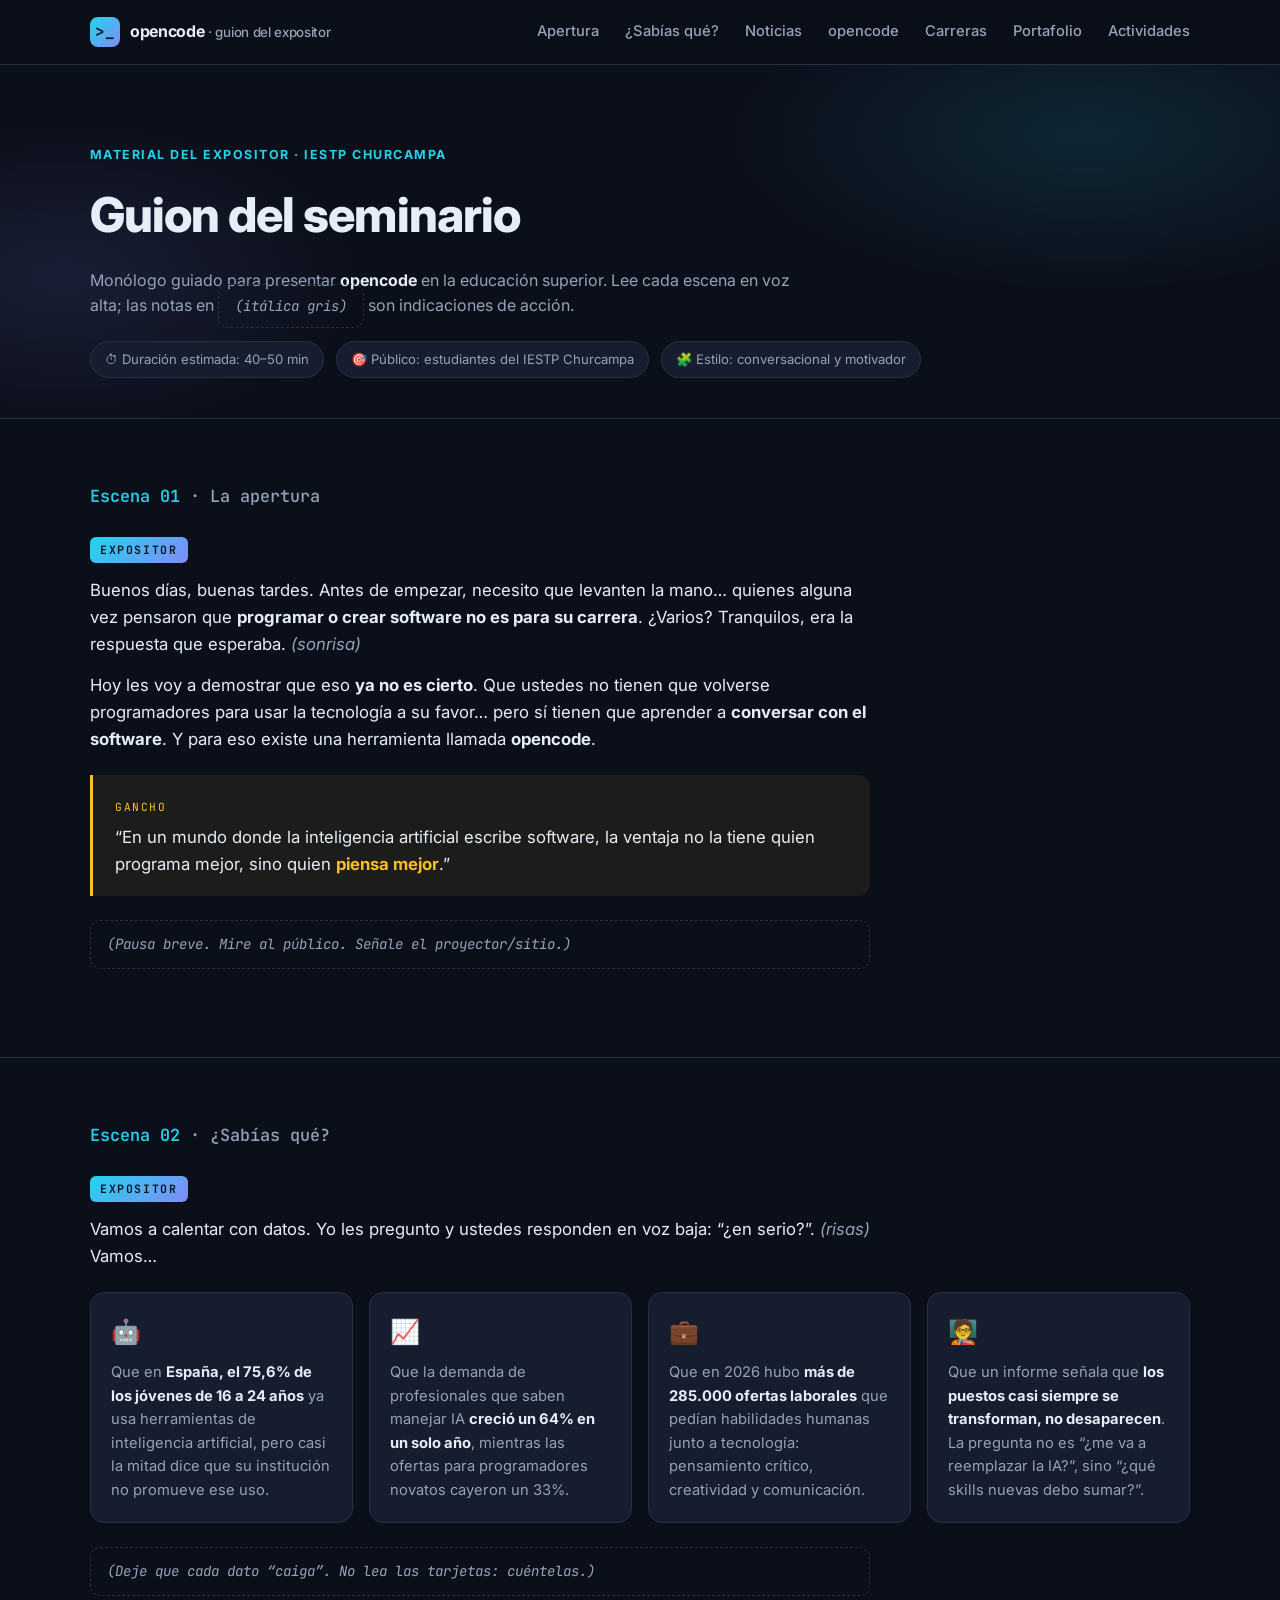
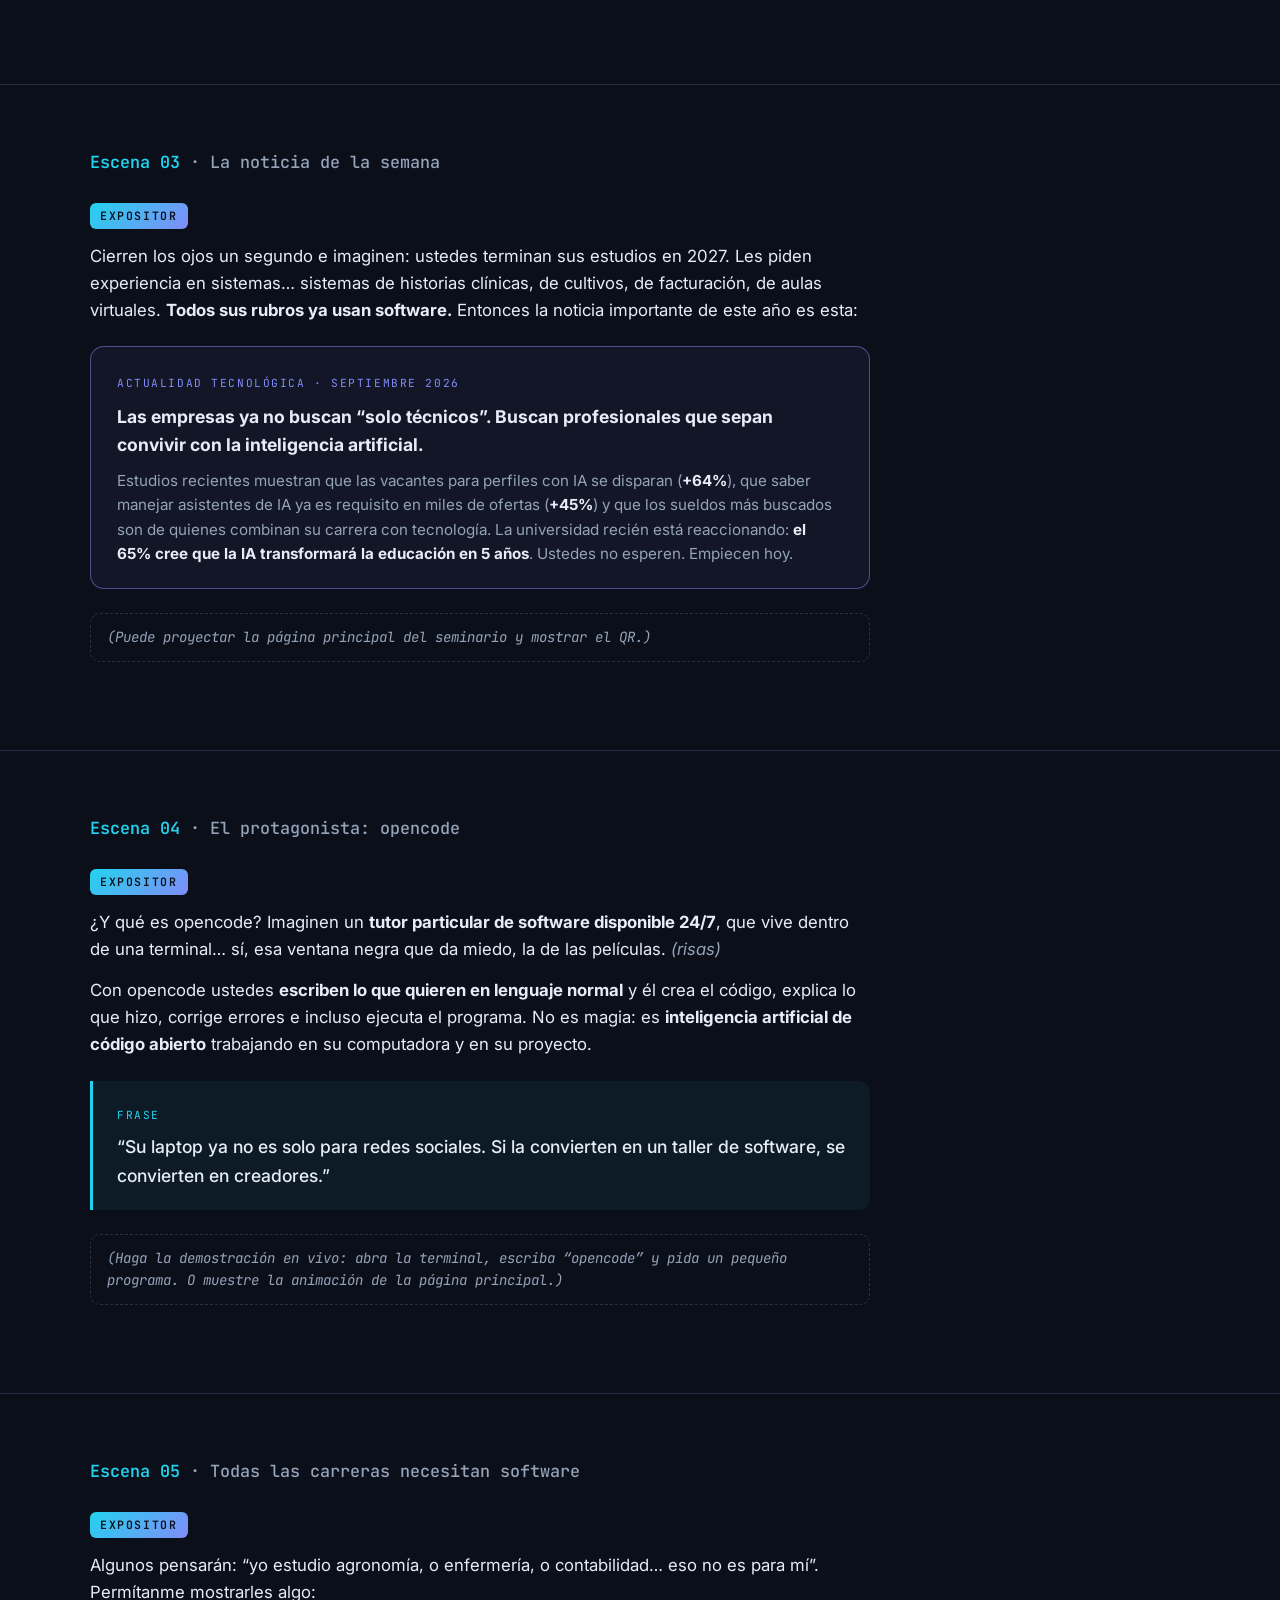
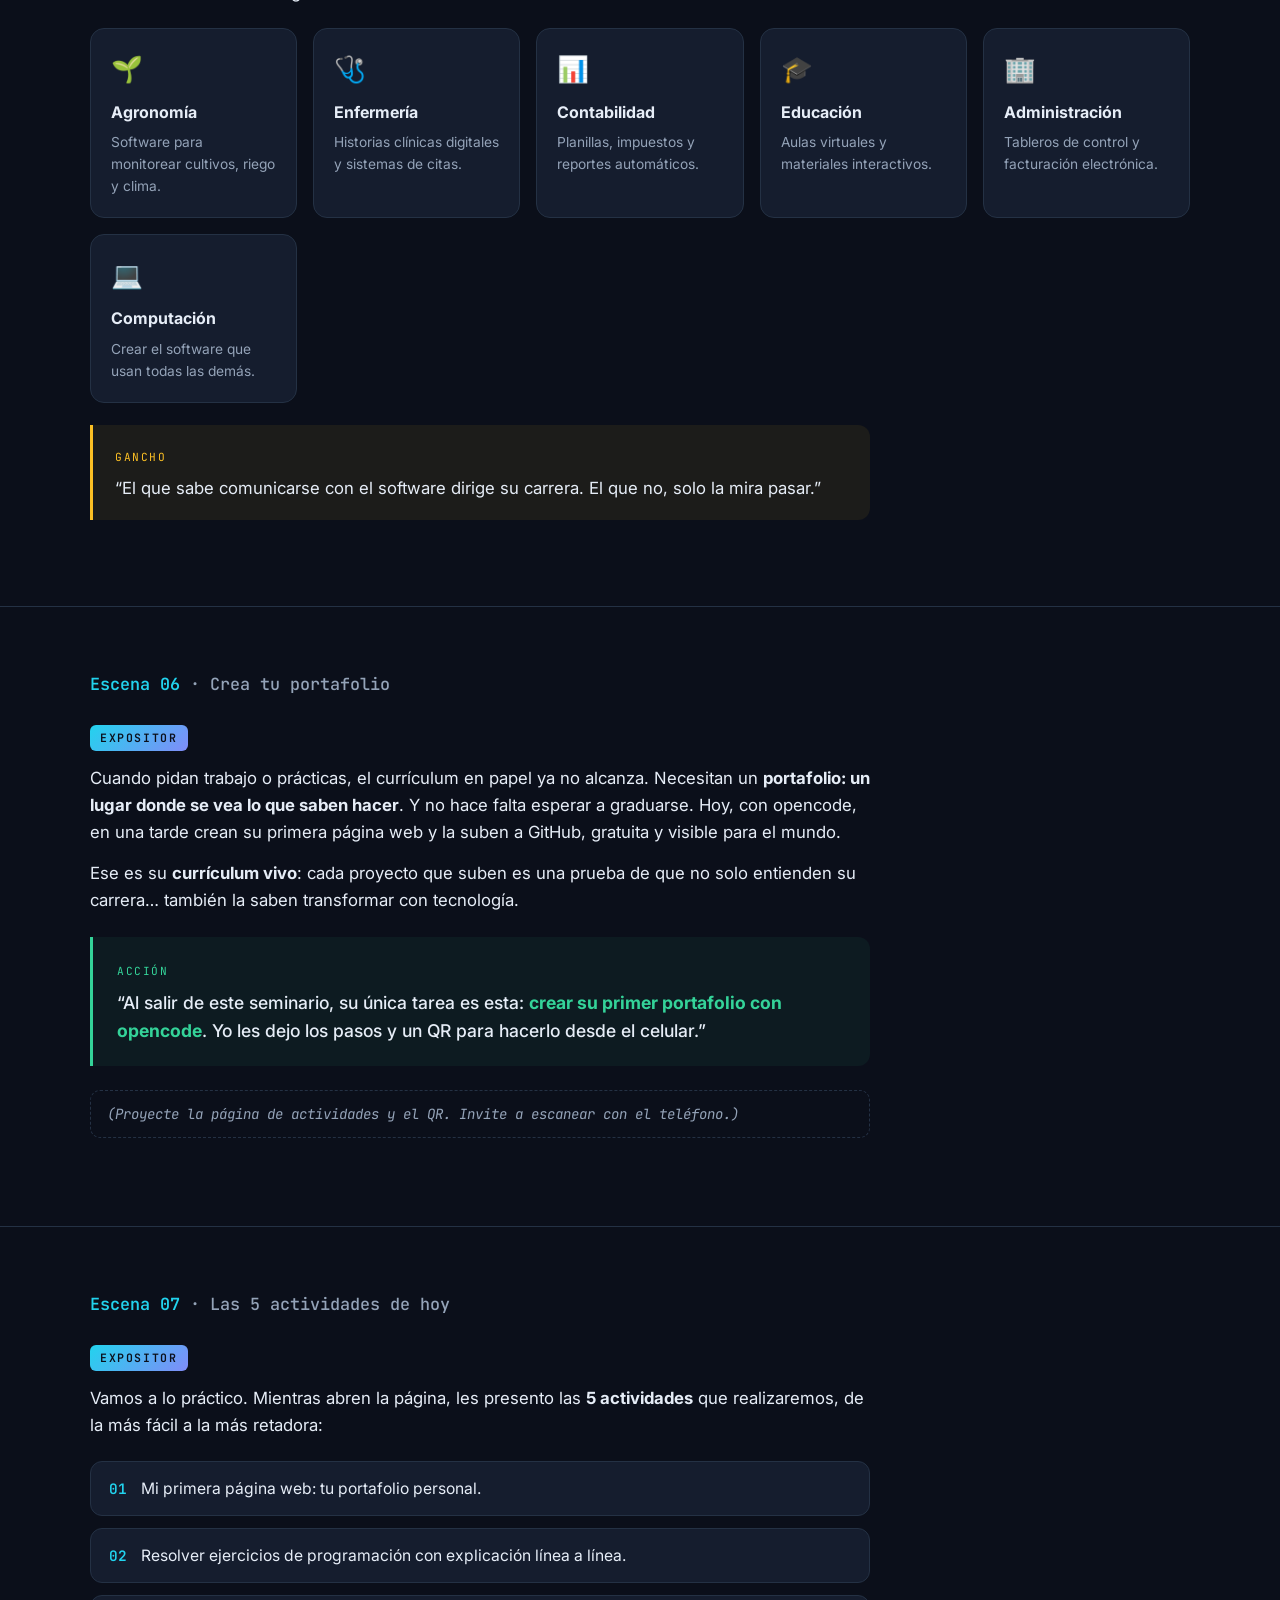
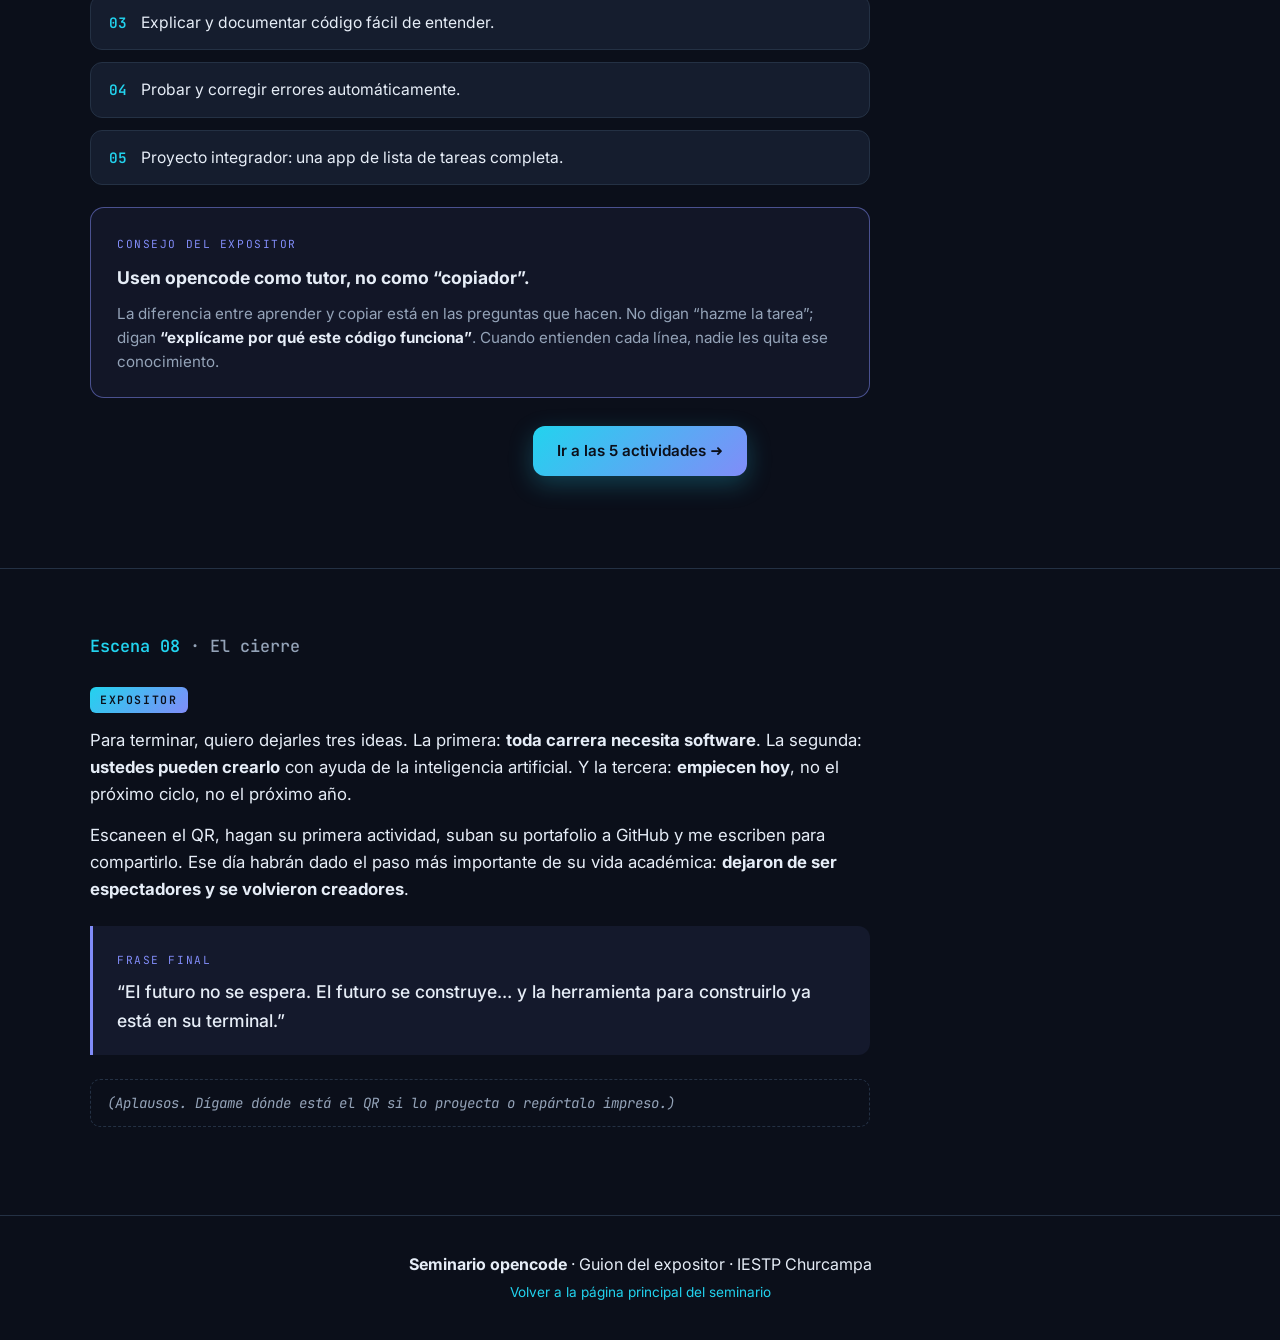
==== guion.html @ b71cb6c1 "Agregar guion del expositor: ganchos, sabias que, noticias tech 2026, frases y 5 actividades" ====
<!DOCTYPE html>
<html lang="es">
<head>
  <meta charset="UTF-8" />
  <meta name="viewport" content="width=device-width, initial-scale=1.0" />
  <title>Guion del expositor · opencode en la educación superior</title>
  <meta name="description" content="Guion del expositor para el seminario: opencode en la educación superior para estudiantes del IESTP Churcampa. Ganchos, sabías qué, noticias, frases y 5 actividades." />
  <link rel="preconnect" href="https://fonts.googleapis.com" />
  <link rel="preconnect" href="https://fonts.gstatic.com" crossorigin />
  <link href="https://fonts.googleapis.com/css2?family=Inter:wght@400;500;600;700;800&family=JetBrains+Mono:wght@400;600&display=swap" rel="stylesheet" />
  <link rel="stylesheet" href="assets/css/style.css" />
</head>
<body>
  <header class="navbar">
    <div class="container navbar__inner">
      <a href="index.html" class="navbar__brand">
        <span class="navbar__logo">&gt;_</span>
        <span>opencode <small>· guion del expositor</small></span>
      </a>
      <button class="navbar__toggle" id="menuToggle" aria-label="Abrir menú" aria-expanded="false">
        <span></span><span></span><span></span>
      </button>
      <nav class="navbar__links" id="menu">
        <a href="#apertura">Apertura</a>
        <a href="#sabias" class="quick">¿Sabías qué?</a>
        <a href="#noticias">Noticias</a>
        <a href="#opencode">opencode</a>
        <a href="#carreras">Carreras</a>
        <a href="#portafolio">Portafolio</a>
        <a href="index.html">Actividades</a>
      </nav>
    </div>
  </header>

  <main>
    <section class="guion-hero">
      <div class="container">
        <p class="section__label">Material del expositor · IESTP Churcampa</p>
        <h1 class="guion-hero__title">Guion del seminario</h1>
        <p class="guion-hero__sub">
          Monólogo guiado para presentar <strong>opencode</strong> en la educación superior.
          Lee cada escena en voz alta; las notas en <span class="stage">(itálica gris)</span> son indicaciones de acción.
        </p>
        <div class="guion-hero__meta">
          <span>⏱ Duración estimada: 40–50 min</span>
          <span>🎯 Público: estudiantes del IESTP Churcampa</span>
          <span>🧩 Estilo: conversacional y motivador</span>
        </div>
      </div>
    </section>

    <!-- 1 · Apertura -->
    <section class="scene" id="apertura">
      <div class="container">
        <h2 class="scene__num">Escena 01 <span>· La apertura</span></h2>
        <div class="speech">
          <span class="speech__who">EXPOSITOR</span>
          <p>
            Buenos días, buenas tardes. Antes de empezar, necesito que levanten la mano…
            quienes alguna vez pensaron que <strong>programar o crear software no es para su carrera</strong>.
            ¿Varios? Tranquilos, era la respuesta que esperaba. <em>(sonrisa)</em>
          </p>
          <p>
            Hoy les voy a demostrar que eso <strong>ya no es cierto</strong>. Que ustedes no tienen que volverse
            programadores para usar la tecnología a su favor… pero sí tienen que aprender a
            <strong>conversar con el software</strong>. Y para eso existe una herramienta llamada
            <strong>opencode</strong>.
          </p>
        </div>
        <div class="hook">
          <span class="hook__tag">GANCHO</span>
          <p>“En un mundo donde la inteligencia artificial escribe software, la ventaja no la tiene quien programa mejor, sino quien <strong>piensa mejor</strong>.”</p>
        </div>
        <div class="stage">(Pausa breve. Mire al público. Señale el proyector/sitio.)</div>
      </div>
    </section>

    <!-- 2 · Sabías qué -->
    <section class="scene" id="sabias">
      <div class="container">
        <h2 class="scene__num">Escena 02 <span>· ¿Sabías qué?</span></h2>
        <div class="speech">
          <span class="speech__who">EXPOSITOR</span>
          <p>
            Vamos a calentar con datos. Yo les pregunto y ustedes responden en voz baja: “¿en serio?”.
            <em>(risas)</em> Vamos…
          </p>
        </div>
        <div class="fact-grid">
          <div class="fact">
            <span class="fact__icon">🤖</span>
            <p class="fact__text">Que en <strong>España, el 75,6% de los jóvenes de 16 a 24 años</strong> ya usa herramientas de inteligencia artificial, pero casi la mitad dice que su institución no promueve ese uso.</p>
          </div>
          <div class="fact">
            <span class="fact__icon">📈</span>
            <p class="fact__text">Que la demanda de profesionales que saben manejar IA <strong>creció un 64% en un solo año</strong>, mientras las ofertas para programadores novatos cayeron un 33%.</p>
          </div>
          <div class="fact">
            <span class="fact__icon">💼</span>
            <p class="fact__text">Que en 2026 hubo <strong>más de 285.000 ofertas laborales</strong> que pedían habilidades humanas junto a tecnología: pensamiento crítico, creatividad y comunicación.</p>
          </div>
          <div class="fact">
            <span class="fact__icon">🧑‍🏫</span>
            <p class="fact__text">Que un informe señala que <strong>los puestos casi siempre se transforman, no desaparecen</strong>. La pregunta no es “¿me va a reemplazar la IA?”, sino “¿qué skills nuevas debo sumar?”.</p>
          </div>
        </div>
        <div class="stage">(Deje que cada dato “caiga”. No lea las tarjetas: cuéntelas.)</div>
      </div>
    </section>

    <!-- 3 · Noticias -->
    <section class="scene" id="noticias">
      <div class="container">
        <h2 class="scene__num">Escena 03 <span>· La noticia de la semana</span></h2>
        <div class="speech">
          <span class="speech__who">EXPOSITOR</span>
          <p>
            Cierren los ojos un segundo e imaginen: ustedes terminan sus estudios en 2027.
            Les piden experiencia en sistemas… sistemas de historias clínicas, de cultivos,
            de facturación, de aulas virtuales. <strong>Todos sus rubros ya usan software.</strong>
            Entonces la noticia importante de este año es esta:
          </p>
        </div>
        <div class="news">
          <span class="news__source">ACTUALIDAD TECNOLÓGICA · SEPTIEMBRE 2026</span>
          <h3>Las empresas ya no buscan “solo técnicos”. Buscan profesionales que sepan convivir con la inteligencia artificial.</h3>
          <p>
            Estudios recientes muestran que las vacantes para perfiles con IA se disparan
            (<strong>+64%</strong>), que saber manejar asistentes de IA ya es requisito en miles de ofertas
            (<strong>+45%</strong>) y que los sueldos más buscados son de quienes combinan su carrera
            con tecnología. La universidad recién está reaccionando: <strong>el 65% cree que la IA
            transformará la educación en 5 años</strong>. Ustedes no esperen. Empiecen hoy.
          </p>
        </div>
        <div class="stage">(Puede proyectar la página principal del seminario y mostrar el QR.)</div>
      </div>
    </section>

    <!-- 4 · opencode -->
    <section class="scene" id="opencode">
      <div class="container">
        <h2 class="scene__num">Escena 04 <span>· El protagonista: opencode</span></h2>
        <div class="speech">
          <span class="speech__who">EXPOSITOR</span>
          <p>
            ¿Y qué es opencode? Imaginen un <strong>tutor particular de software disponible 24/7</strong>,
            que vive dentro de una terminal… sí, esa ventana negra que da miedo, la de las películas.
            <em>(risas)</em>
          </p>
          <p>
            Con opencode ustedes <strong>escriben lo que quieren en lenguaje normal</strong> y él crea el código,
            explica lo que hizo, corrige errores e incluso ejecuta el programa. No es magia: es
            <strong>inteligencia artificial de código abierto</strong> trabajando en su computadora y en su proyecto.
          </p>
        </div>
        <div class="quote">
          <span class="quote__tag">FRASE</span>
          <p>“Su laptop ya no es solo para redes sociales. Si la convierten en un taller de software, se convierten en creadores.”</p>
        </div>
        <div class="stage">(Haga la demostración en vivo: abra la terminal, escriba “opencode” y pida un pequeño programa. O muestre la animación de la página principal.)</div>
      </div>
    </section>

    <!-- 5 · Carreras -->
    <section class="scene" id="carreras">
      <div class="container">
        <h2 class="scene__num">Escena 05 <span>· Todas las carreras necesitan software</span></h2>
        <div class="speech">
          <span class="speech__who">EXPOSITOR</span>
          <p>
            Algunos pensarán: “yo estudio agronomía, o enfermería, o contabilidad…
            eso no es para mí”. Permítanme mostrarles algo:
          </p>
        </div>
        <div class="careers">
          <div class="career"><span class="career__icon">🌱</span><h3>Agronomía</h3><p>Software para monitorear cultivos, riego y clima.</p></div>
          <div class="career"><span class="career__icon">🩺</span><h3>Enfermería</h3><p>Historias clínicas digitales y sistemas de citas.</p></div>
          <div class="career"><span class="career__icon">📊</span><h3>Contabilidad</h3><p>Planillas, impuestos y reportes automáticos.</p></div>
          <div class="career"><span class="career__icon">🎓</span><h3>Educación</h3><p>Aulas virtuales y materiales interactivos.</p></div>
          <div class="career"><span class="career__icon">🏢</span><h3>Administración</h3><p>Tableros de control y facturación electrónica.</p></div>
          <div class="career"><span class="career__icon">💻</span><h3>Computación</h3><p>Crear el software que usan todas las demás.</p></div>
        </div>
        <div class="hook">
          <span class="hook__tag">GANCHO</span>
          <p>“El que sabe comunicarse con el software dirige su carrera. El que no, solo la mira pasar.”</p>
        </div>
      </div>
    </section>

    <!-- 6 · Portafolio -->
    <section class="scene" id="portafolio">
      <div class="container">
        <h2 class="scene__num">Escena 06 <span>· Crea tu portafolio</span></h2>
        <div class="speech">
          <span class="speech__who">EXPOSITOR</span>
          <p>
            Cuando pidan trabajo o prácticas, el currículum en papel ya no alcanza.
            Necesitan un <strong>portafolio: un lugar donde se vea lo que saben hacer</strong>.
            Y no hace falta esperar a graduarse. Hoy, con opencode, en una tarde crean
            su primera página web y la suben a GitHub, gratuita y visible para el mundo.
          </p>
          <p>
            Ese es su <strong>currículum vivo</strong>: cada proyecto que suben es una prueba de que
            no solo entienden su carrera… también la saben transformar con tecnología.
          </p>
        </div>
        <div class="quote quote--strong">
          <span class="quote__tag">ACCIÓN</span>
          <p>“Al salir de este seminario, su única tarea es esta: <strong>crear su primer portafolio con opencode</strong>. Yo les dejo los pasos y un QR para hacerlo desde el celular.”</p>
        </div>
        <div class="stage">(Proyecte la página de actividades y el QR. Invite a escanear con el teléfono.)</div>
      </div>
    </section>

    <!-- 7 · Actividades -->
    <section class="scene" id="actividades">
      <div class="container">
        <h2 class="scene__num">Escena 07 <span>· Las 5 actividades de hoy</span></h2>
        <div class="speech">
          <span class="speech__who">EXPOSITOR</span>
          <p>
            Vamos a lo práctico. Mientras abren la página, les presento las <strong>5 actividades</strong>
            que realizaremos, de la más fácil a la más retadora:
          </p>
        </div>
        <ol class="act-list">
          <li><span>01</span> Mi primera página web: tu portafolio personal.</li>
          <li><span>02</span> Resolver ejercicios de programación con explicación línea a línea.</li>
          <li><span>03</span> Explicar y documentar código fácil de entender.</li>
          <li><span>04</span> Probar y corregir errores automáticamente.</li>
          <li><span>05</span> Proyecto integrador: una app de lista de tareas completa.</li>
        </ol>
        <div class="news">
          <span class="news__source">CONSEJO DEL EXPOSITOR</span>
          <h3>Usen opencode como tutor, no como “copiador”.</h3>
          <p>
            La diferencia entre aprender y copiar está en las preguntas que hacen. No digan
            “hazme la tarea”; digan <strong>“explícame por qué este código funciona”</strong>.
            Cuando entienden cada línea, nadie les quita ese conocimiento.
          </p>
        </div>
        <p class="text-center">
          <a class="btn btn--primary" href="index.html#actividades">Ir a las 5 actividades ➜</a>
        </p>
      </div>
    </section>

    <!-- 8 · Cierre -->
    <section class="scene scene--cierre" id="cierre">
      <div class="container">
        <h2 class="scene__num">Escena 08 <span>· El cierre</span></h2>
        <div class="speech">
          <span class="speech__who">EXPOSITOR</span>
          <p>
            Para terminar, quiero dejarles tres ideas. La primera: <strong>toda carrera necesita software</strong>.
            La segunda: <strong>ustedes pueden crearlo</strong> con ayuda de la inteligencia artificial.
            Y la tercera: <strong>empiecen hoy</strong>, no el próximo ciclo, no el próximo año.
          </p>
          <p>
            Escaneen el QR, hagan su primera actividad, suban su portafolio a GitHub y me escriben
            para compartirlo. Ese día habrán dado el paso más importante de su vida académica:
            <strong>dejaron de ser espectadores y se volvieron creadores</strong>.
          </p>
        </div>
        <div class="quote quote--closing">
          <span class="quote__tag">FRASE FINAL</span>
          <p>“El futuro no se espera. El futuro se construye… y la herramienta para construirlo ya está en su terminal.”</p>
        </div>
        <div class="stage">(Aplausos. Dígame dónde está el QR si lo proyecta o repártalo impreso.)</div>
      </div>
    </section>
  </main>

  <footer class="footer">
    <div class="container footer__inner">
      <p><strong>Seminario opencode</strong> · Guion del expositor · IESTP Churcampa</p>
      <p class="footer__sub"><a href="index.html">Volver a la página principal del seminario</a></p>
    </div>
  </footer>

  <script src="assets/js/main.js"></script>
</body>
</html>
---- assets/css/style.css ----
:root {
  --bg: #0b0f1a;
  --bg-alt: #111827;
  --surface: #151d2e;
  --surface-2: #1c2638;
  --border: #243144;
  --text: #e6edf7;
  --muted: #94a3b8;
  --accent: #22d3ee;
  --accent-2: #818cf8;
  --green: #34d399;
  --red: #f87171;
  --yellow: #fbbf24;
  --grad: linear-gradient(135deg, var(--accent), var(--accent-2));
  --radius: 16px;
  --font: 'Inter', system-ui, -apple-system, sans-serif;
  --mono: 'JetBrains Mono', ui-monospace, monospace;
}

* { margin: 0; padding: 0; box-sizing: border-box; }

html { scroll-behavior: smooth; }

body {
  font-family: var(--font);
  background: var(--bg);
  color: var(--text);
  line-height: 1.6;
  overflow-x: hidden;
}

a { color: var(--accent); text-decoration: none; }

.container { width: min(1100px, 92%); margin: 0 auto; }

::selection { background: var(--accent); color: var(--bg); }

::-webkit-scrollbar { width: 10px; }
::-webkit-scrollbar-track { background: var(--bg); }
::-webkit-scrollbar-thumb { background: var(--border); border-radius: 5px; }

/* ---------- Navbar ---------- */
.navbar {
  position: sticky;
  top: 0;
  z-index: 50;
  background: rgba(11, 15, 26, 0.85);
  backdrop-filter: blur(12px);
  border-bottom: 1px solid var(--border);
}
.navbar__inner {
  display: flex;
  align-items: center;
  justify-content: space-between;
  height: 64px;
}
.navbar__brand {
  display: flex;
  align-items: center;
  gap: 10px;
  font-weight: 700;
  color: var(--text);
  letter-spacing: -0.02em;
}
.navbar__brand small { color: var(--muted); font-weight: 500; }
.navbar__logo {
  display: inline-grid;
  place-items: center;
  width: 30px;
  height: 30px;
  border-radius: 8px;
  background: var(--grad);
  color: var(--bg);
  font-family: var(--mono);
  font-weight: 600;
}
.navbar__links { display: flex; gap: 26px; }
.navbar__links a {
  color: var(--muted);
  font-size: 0.92rem;
  font-weight: 500;
  transition: color 0.2s;
}
.navbar__links a:hover { color: var(--accent); }

.navbar__toggle {
  display: none;
  flex-direction: column;
  gap: 5px;
  background: none;
  border: none;
  cursor: pointer;
  padding: 6px;
}
.navbar__toggle span {
  width: 22px;
  height: 2px;
  background: var(--text);
  border-radius: 2px;
  transition: transform 0.3s, opacity 0.3s;
}
.navbar__toggle[aria-expanded="true"] span:nth-child(1) { transform: translateY(7px) rotate(45deg); }
.navbar__toggle[aria-expanded="true"] span:nth-child(2) { opacity: 0; }
.navbar__toggle[aria-expanded="true"] span:nth-child(3) { transform: translateY(-7px) rotate(-45deg); }

/* ---------- Hero ---------- */
.hero {
  position: relative;
  padding: 90px 0 70px;
  overflow: hidden;
}
.hero::before {
  content: "";
  position: absolute;
  inset: 0;
  background:
    radial-gradient(600px 300px at 80% 10%, rgba(34, 211, 238, 0.14), transparent 60%),
    radial-gradient(500px 300px at 10% 30%, rgba(129, 140, 248, 0.14), transparent 60%);
  pointer-events: none;
}
.hero__inner { position: relative; }
.hero__tag {
  display: inline-block;
  font-size: 0.78rem;
  font-weight: 600;
  letter-spacing: 0.08em;
  text-transform: uppercase;
  color: var(--accent);
  border: 1px solid rgba(34, 211, 238, 0.4);
  border-radius: 999px;
  padding: 8px 16px;
  margin-bottom: 26px;
  background: rgba(34, 211, 238, 0.07);
}
.hero__title {
  font-size: clamp(2.3rem, 5vw, 3.8rem);
  font-weight: 800;
  letter-spacing: -0.03em;
  line-height: 1.08;
  margin-bottom: 22px;
}
.grad {
  background: var(--grad);
  -webkit-background-clip: text;
  background-clip: text;
  -webkit-text-fill-color: transparent;
}
.hero__subtitle {
  max-width: 640px;
  color: var(--muted);
  font-size: 1.1rem;
  margin-bottom: 34px;
}
.hero__actions { display: flex; gap: 14px; flex-wrap: wrap; margin-bottom: 56px; }

.btn {
  display: inline-block;
  padding: 13px 24px;
  border-radius: 12px;
  font-weight: 600;
  font-size: 0.95rem;
  border: none;
  cursor: pointer;
  transition: transform 0.2s, box-shadow 0.2s, background 0.2s;
}
.btn--primary {
  background: var(--grad);
  color: #0b0f1a;
  box-shadow: 0 8px 24px rgba(34, 211, 238, 0.25);
}
.btn--primary:hover { transform: translateY(-2px); box-shadow: 0 12px 30px rgba(34, 211, 238, 0.35); }
.btn--ghost {
  background: transparent;
  color: var(--text);
  border: 1px solid var(--border);
}
.btn--ghost:hover { border-color: var(--accent); color: var(--accent); }
.btn--sm { padding: 9px 16px; font-size: 0.85rem; border-radius: 10px; }

/* Terminal */
.hero__terminal {
  max-width: 660px;
  border: 1px solid var(--border);
  border-radius: var(--radius);
  overflow: hidden;
  background: rgba(13, 19, 32, 0.75);
  box-shadow: 0 24px 60px rgba(0, 0, 0, 0.45);
  animation: float 6s ease-in-out infinite;
}
@keyframes float {
  0%, 100% { transform: translateY(0); }
  50% { transform: translateY(-8px); }
}
.terminal__bar {
  display: flex;
  align-items: center;
  gap: 8px;
  padding: 12px 16px;
  background: var(--surface);
  border-bottom: 1px solid var(--border);
}
.terminal__dot { width: 12px; height: 12px; border-radius: 50%; }
.terminal__dot--red { background: var(--red); }
.terminal__dot--yellow { background: var(--yellow); }
.terminal__dot--green { background: var(--green); }
.terminal__title { margin-left: 8px; font-size: 0.78rem; color: var(--muted); font-family: var(--mono); }
.terminal__body { padding: 20px 22px; font-family: var(--mono); font-size: 0.9rem; }
.terminal__body p { margin-bottom: 12px; }
.prompt { color: var(--green); }
.cmd { color: var(--text); }
.out { color: var(--muted); }
.typing { color: var(--accent); }
.cursor {
  display: inline-block;
  width: 8px;
  height: 16px;
  background: var(--accent);
  margin-left: 2px;
  animation: blink 1s step-end infinite;
  vertical-align: middle;
}
@keyframes blink { 50% { opacity: 0; } }

/* ---------- Sections ---------- */
.section { padding: 90px 0; }
.section--alt { background: var(--bg-alt); border-top: 1px solid var(--border); border-bottom: 1px solid var(--border); }
.section__label {
  color: var(--accent);
  font-size: 0.78rem;
  font-weight: 700;
  letter-spacing: 0.12em;
  text-transform: uppercase;
  margin-bottom: 12px;
}
.section__title {
  font-size: clamp(1.8rem, 4vw, 2.6rem);
  font-weight: 800;
  letter-spacing: -0.02em;
  margin-bottom: 16px;
}
.section__lead {
  color: var(--muted);
  max-width: 720px;
  margin-bottom: 48px;
  font-size: 1.02rem;
}
.section__lead strong { color: var(--text); }

/* Features */
.features {
  display: grid;
  grid-template-columns: repeat(auto-fit, minmax(230px, 1fr));
  gap: 20px;
}
.feature {
  background: var(--surface);
  border: 1px solid var(--border);
  border-radius: var(--radius);
  padding: 26px 24px;
  transition: transform 0.25s, border-color 0.25s;
}
.feature:hover { transform: translateY(-4px); border-color: rgba(34, 211, 238, 0.5); }
.feature__icon { font-size: 1.8rem; display: block; margin-bottom: 14px; }
.feature h3 { font-size: 1.05rem; margin-bottom: 8px; }
.feature p { color: var(--muted); font-size: 0.9rem; }

/* Activities */
.activities { display: flex; flex-direction: column; gap: 16px; }
.activity {
  display: flex;
  gap: 22px;
  align-items: flex-start;
  background: var(--surface);
  border: 1px solid var(--border);
  border-radius: var(--radius);
  padding: 24px 28px;
  transition: border-color 0.25s, transform 0.25s;
}
.activity:hover { border-color: rgba(34, 211, 238, 0.55); transform: translateX(4px); }
.activity__num {
  font-family: var(--mono);
  font-size: 1.6rem;
  font-weight: 600;
  background: var(--grad);
  -webkit-background-clip: text;
  background-clip: text;
  -webkit-text-fill-color: transparent;
  flex-shrink: 0;
  margin-top: -4px;
}
.activity__body h3 { font-size: 1.15rem; margin-bottom: 6px; }
.activity__body p { color: var(--muted); font-size: 0.94rem; margin-bottom: 14px; }

/* Details panel */
.details {
  display: none;
  margin-top: 24px;
  background: var(--surface-2);
  border: 1px solid var(--border);
  border-radius: var(--radius);
  padding: 28px;
  position: relative;
}
.details.is-open { display: block; }
.details__close {
  position: absolute;
  top: 14px;
  right: 16px;
  background: none;
  border: none;
  color: var(--muted);
  font-size: 1.1rem;
  cursor: pointer;
}
.details__close:hover { color: var(--text); }
.details h4 { margin-bottom: 10px; color: var(--accent); font-size: 1rem; }
.details ol, .details ul {
  margin: 0 0 18px 20px;
  color: var(--muted);
  font-size: 0.93rem;
}
.details li { margin-bottom: 6px; }
.details code {
  font-family: var(--mono);
  font-size: 0.85em;
  background: var(--bg);
  border: 1px solid var(--border);
  border-radius: 6px;
  padding: 2px 7px;
  color: var(--accent);
}
.details pre {
  background: var(--bg);
  border: 1px solid var(--border);
  border-radius: 10px;
  padding: 16px 18px;
  overflow-x: auto;
  font-family: var(--mono);
  font-size: 0.85rem;
  margin-bottom: 18px;
}
.details pre code { background: none; border: none; color: var(--text); padding: 0; }

/* ---------- Code panel ---------- */
.code-panel {
  border: 1px solid var(--border);
  border-radius: var(--radius);
  overflow: hidden;
  background: var(--surface);
}
.code-panel__tabs { display: flex; border-bottom: 1px solid var(--border); }
.code-panel__tab {
  background: none;
  border: none;
  color: var(--muted);
  padding: 14px 22px;
  font-family: var(--mono);
  font-size: 0.9rem;
  cursor: pointer;
  border-bottom: 2px solid transparent;
  transition: color 0.2s;
}
.code-panel__tab.is-active { color: var(--accent); border-bottom-color: var(--accent); }
.code-panel__block {
  display: none;
  padding: 22px 24px;
  overflow-x: auto;
  font-family: var(--mono);
  font-size: 0.88rem;
  line-height: 1.7;
}
.code-panel__block.is-active { display: block; }
.c-comment { color: var(--muted); }

/* ---------- QR ---------- */
.qr {
  display: flex;
  gap: 22px;
  align-items: center;
  background: var(--surface);
  border: 1px solid var(--border);
  border-radius: var(--radius);
  padding: 22px 26px;
  margin-bottom: 30px;
  max-width: 560px;
}
.qr img {
  border-radius: 10px;
  background: #fff;
  padding: 8px;
  flex-shrink: 0;
}
.qr h3 { font-size: 1.05rem; margin-bottom: 6px; }
.qr p { color: var(--muted); font-size: 0.92rem; margin-bottom: 10px; }
.qr code {
  font-family: var(--mono);
  font-size: 0.82rem;
  color: var(--accent);
  word-break: break-all;
}

/* ---------- Resources ---------- */
.resources__list { list-style: none; margin-bottom: 26px; display: grid; gap: 12px; }
.resources__list li {
  background: var(--surface);
  border: 1px solid var(--border);
  border-radius: 12px;
  padding: 16px 20px;
  color: var(--text);
  font-size: 0.95rem;
  display: flex;
  gap: 12px;
  align-items: center;
}
.resources__list li::before {
  content: "▸";
  color: var(--accent);
  font-family: var(--mono);
}
.resources__note {
  background: rgba(34, 211, 238, 0.08);
  border: 1px solid rgba(34, 211, 238, 0.35);
  border-radius: 12px;
  padding: 18px 22px;
  color: var(--muted);
  font-size: 0.95rem;
}
.resources__note strong { color: var(--text); }

/* ---------- Footer ---------- */
.footer {
  border-top: 1px solid var(--border);
  padding: 36px 0;
}
.footer__inner { text-align: center; }
.footer__sub { color: var(--muted); font-size: 0.85rem; margin-top: 4px; }

/* ---------- Guion del expositor ---------- */
.guion-hero {
  padding: 80px 0 40px;
  border-bottom: 1px solid var(--border);
  background:
    radial-gradient(600px 260px at 85% 20%, rgba(34, 211, 238, 0.12), transparent 60%),
    radial-gradient(500px 260px at 5% 60%, rgba(129, 140, 248, 0.12), transparent 60%);
}
.guion-hero__title {
  font-size: clamp(2rem, 4.5vw, 3rem);
  font-weight: 800;
  letter-spacing: -0.02em;
  margin-bottom: 14px;
}
.guion-hero__sub { color: var(--muted); max-width: 720px; margin-bottom: 22px; }
.guion-hero__sub strong { color: var(--text); }
.guion-hero__meta { display: flex; flex-wrap: wrap; gap: 12px; }
.guion-hero__meta span {
  font-size: 0.82rem;
  color: var(--muted);
  border: 1px solid var(--border);
  border-radius: 999px;
  padding: 7px 14px;
  background: var(--surface);
}

.scene { padding: 64px 0; border-bottom: 1px solid var(--border); }
.scene__num {
  font-family: var(--mono);
  font-size: 1.05rem;
  font-weight: 600;
  color: var(--accent);
  margin-bottom: 26px;
}
.scene__num span { color: var(--muted); font-weight: 500; }

.speech { max-width: 780px; margin-bottom: 20px; }
.speech__who {
  display: inline-block;
  font-family: var(--mono);
  font-size: 0.72rem;
  font-weight: 600;
  letter-spacing: 0.14em;
  color: var(--bg);
  background: var(--grad);
  border-radius: 6px;
  padding: 4px 10px;
  margin-bottom: 14px;
}
.speech p { color: var(--text); font-size: 1.05rem; margin-bottom: 14px; }
.speech em { color: var(--muted); font-style: italic; }

.hook {
  border-left: 3px solid var(--yellow);
  background: rgba(251, 191, 36, 0.07);
  border-radius: 0 12px 12px 0;
  padding: 18px 22px;
  max-width: 780px;
  margin: 22px 0;
}
.hook__tag {
  display: inline-block;
  font-family: var(--mono);
  font-size: 0.7rem;
  letter-spacing: 0.14em;
  color: var(--yellow);
  margin-bottom: 8px;
}
.hook p { font-size: 1.05rem; color: var(--text); }
.hook p strong { color: var(--yellow); }

.quote {
  border-left: 3px solid var(--accent);
  background: rgba(34, 211, 238, 0.06);
  border-radius: 0 12px 12px 0;
  padding: 20px 24px;
  max-width: 780px;
  margin: 24px 0;
}
.quote__tag {
  display: inline-block;
  font-family: var(--mono);
  font-size: 0.7rem;
  letter-spacing: 0.14em;
  color: var(--accent);
  margin-bottom: 8px;
}
.quote p { font-size: 1.1rem; font-weight: 500; color: var(--text); }
.quote p strong { color: var(--accent); }
.quote--strong { border-left-color: var(--green); background: rgba(52, 211, 153, 0.06); }
.quote--strong .quote__tag { color: var(--green); }
.quote--strong p strong { color: var(--green); }
.quote--closing { border-left-color: var(--accent-2); background: rgba(129, 140, 248, 0.08); }
.quote--closing .quote__tag { color: var(--accent-2); }
.quote--closing p strong { color: var(--accent-2); }

.stage {
  color: var(--muted);
  font-size: 0.88rem;
  font-style: italic;
  font-family: var(--mono);
  border: 1px dashed var(--border);
  border-radius: 10px;
  padding: 12px 16px;
  max-width: 780px;
  margin: 24px 0;
}

.fact-grid {
  display: grid;
  grid-template-columns: repeat(auto-fit, minmax(230px, 1fr));
  gap: 16px;
  margin: 22px 0;
}
.fact {
  background: var(--surface);
  border: 1px solid var(--border);
  border-radius: 14px;
  padding: 20px;
}
.fact:hover { border-color: rgba(34, 211, 238, 0.5); }
.fact__icon { font-size: 1.5rem; display: block; margin-bottom: 10px; }
.fact__text { color: var(--muted); font-size: 0.92rem; }
.fact__text strong { color: var(--text); }

.news {
  border: 1px solid rgba(129, 140, 248, 0.5);
  background: rgba(129, 140, 248, 0.06);
  border-radius: 14px;
  padding: 22px 26px;
  max-width: 780px;
  margin: 22px 0;
}
.news__source {
  display: inline-block;
  font-family: var(--mono);
  font-size: 0.7rem;
  letter-spacing: 0.14em;
  color: var(--accent-2);
  margin-bottom: 10px;
}
.news h3 { font-size: 1.1rem; margin-bottom: 10px; }
.news p { color: var(--muted); font-size: 0.95rem; }
.news p strong { color: var(--text); }

.careers {
  display: grid;
  grid-template-columns: repeat(auto-fit, minmax(200px, 1fr));
  gap: 16px;
  margin: 22px 0;
}
.career {
  background: var(--surface);
  border: 1px solid var(--border);
  border-radius: 14px;
  padding: 20px;
  transition: transform 0.25s, border-color 0.25s;
}
.career:hover { transform: translateY(-4px); border-color: rgba(34, 211, 238, 0.55); }
.career__icon { font-size: 1.6rem; display: block; margin-bottom: 10px; }
.career h3 { font-size: 1rem; margin-bottom: 6px; }
.career p { color: var(--muted); font-size: 0.86rem; }

.act-list { list-style: none; margin: 22px 0; max-width: 780px; display: grid; gap: 12px; }
.act-list li {
  display: flex;
  align-items: center;
  gap: 14px;
  background: var(--surface);
  border: 1px solid var(--border);
  border-radius: 12px;
  padding: 14px 18px;
  color: var(--text);
  font-size: 0.98rem;
}
.act-list li span {
  font-family: var(--mono);
  font-weight: 600;
  color: var(--accent);
  font-size: 0.9rem;
  flex-shrink: 0;
}
.text-center { text-align: center; margin: 28px 0; }
.scene--cierre { border-bottom: none; }

@media (max-width: 768px) {
  .guion-hero { padding: 56px 0 32px; }
  .scene { padding: 48px 0; }
}

/* ---------- Reveal animation ---------- */
.reveal { opacity: 0; transform: translateY(24px); transition: opacity 0.6s, transform 0.6s; }
.reveal.is-visible { opacity: 1; transform: none; }

/* ---------- Responsive ---------- */
@media (max-width: 768px) {
  .navbar__toggle { display: flex; }
  .navbar__links {
    position: absolute;
    top: 64px;
    left: 0;
    right: 0;
    flex-direction: column;
    gap: 0;
    background: var(--bg-alt);
    border-bottom: 1px solid var(--border);
    display: none;
  }
  .navbar__links.is-open { display: flex; }
  .navbar__links a { padding: 16px 6%; border-top: 1px solid var(--border); }
  .hero { padding: 60px 0 50px; }
  .section { padding: 64px 0; }
  .activity { flex-direction: column; gap: 10px; padding: 20px; }
}
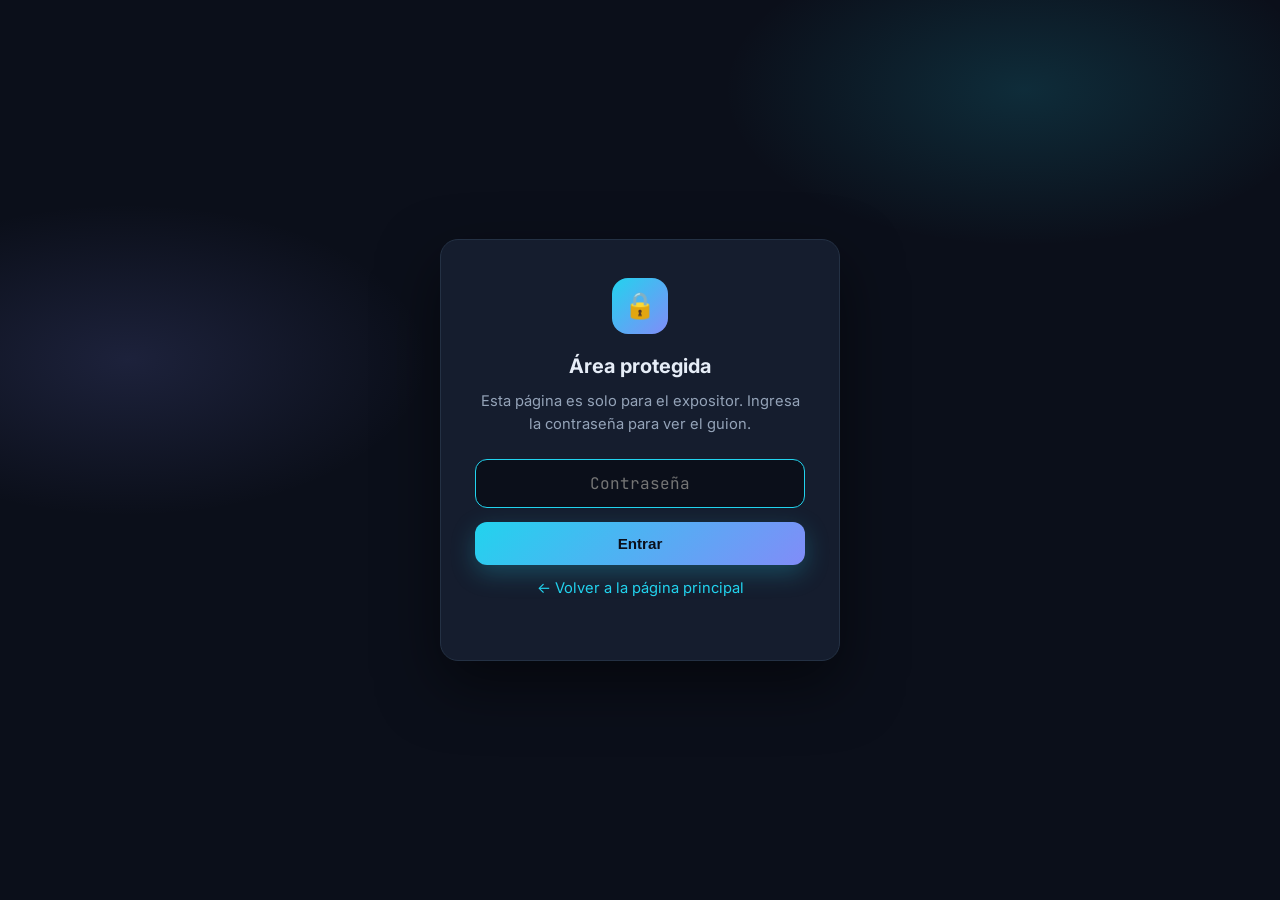
==== commit 1ca7fb2c: "Proteger guion con contrasena (hash SHA-256) y corregir JS compartido" ====
--- a/guion.html
+++ b/guion.html
@@ -11,6 +11,13 @@
   <link rel="stylesheet" href="assets/css/style.css" />
 </head>
 <body>
+  <script>
+    (function () {
+      var unlocked = window.sessionStorage && sessionStorage.getItem("guion-unlocked") === "1";
+      document.body.classList.add("is-locked");
+      if (unlocked) document.body.classList.remove("is-locked");
+    })();
+  </script>
   <header class="navbar">
     <div class="container navbar__inner">
       <a href="index.html" class="navbar__brand">
@@ -279,5 +286,53 @@
   </footer>
 
   <script src="assets/js/main.js"></script>
+  <div class="gate" id="gate" role="dialog" aria-modal="true" aria-labelledby="gateTitle">
+    <div class="gate__card">
+      <span class="gate__icon">🔒</span>
+      <h2 id="gateTitle">Área protegida</h2>
+      <p>Esta página es solo para el expositor. Ingresa la contraseña para ver el guion.</p>
+      <form id="gateForm" autocomplete="off">
+        <input class="gate__input" type="password" id="gatePassword" placeholder="Contraseña" autofocus />
+        <p class="gate__error" id="gateError">Contraseña incorrecta, inténtalo de nuevo.</p>
+        <button class="btn btn--primary gate__btn" type="submit">Entrar</button>
+        <p class="gate__hint"><a href="index.html">← Volver a la página principal</a></p>
+      </form>
+    </div>
+  </div>
+  <script>
+    (function () {
+      var HASH = "4ba4c898ef846f896501be315571e4ef645a004684131c5eace11c5f7c25c041";
+      function sha256(text) {
+        return crypto.subtle.digest("SHA-256", new TextEncoder().encode(text)).then(function (buf) {
+          var bytes = new Uint8Array(buf);
+          var hex = "";
+          for (var i = 0; i < bytes.length; i++) hex += bytes[i].toString(16).padStart(2, "0");
+          return hex;
+        });
+      }
+      var form = document.getElementById("gateForm");
+      var pwd = document.getElementById("gatePassword");
+      var err = document.getElementById("gateError");
+      form.addEventListener("submit", function (e) {
+        e.preventDefault();
+        var value = pwd.value;
+        if (!value) return;
+        sha256(value.toLowerCase()).then(function (hash) {
+          if (hash === HASH) {
+            if (window.sessionStorage) sessionStorage.setItem("guion-unlocked", "1");
+            document.body.classList.remove("is-locked");
+            pwd.value = "";
+          } else {
+            err.classList.add("is-shown");
+            pwd.value = "";
+            pwd.focus();
+          }
+        });
+      });
+      if (window.sessionStorage && sessionStorage.getItem("guion-unlocked") === "1") {
+        document.body.classList.remove("is-locked");
+      }
+    })();
+  </script>
 </body>
 </html>
--- a/assets/css/style.css
+++ b/assets/css/style.css
@@ -624,6 +624,72 @@
   .guion-hero { padding: 56px 0 32px; }
   .scene { padding: 48px 0; }
 }
+
+/* ---------- App gate (bloqueo del guion) ---------- */
+body.is-locked .navbar,
+body.is-locked main,
+body.is-locked .footer { display: none; }
+
+.gate {
+  display: none;
+  position: fixed;
+  inset: 0;
+  z-index: 100;
+  background:
+    radial-gradient(500px 260px at 80% 10%, rgba(34, 211, 238, 0.15), transparent 60%),
+    radial-gradient(500px 260px at 10% 40%, rgba(129, 140, 248, 0.15), transparent 60%),
+    var(--bg);
+  place-items: center;
+  padding: 24px;
+}
+body.is-locked .gate { display: grid; }
+.gate__card {
+  background: var(--surface);
+  border: 1px solid var(--border);
+  border-radius: 18px;
+  padding: 38px 34px;
+  max-width: 400px;
+  width: 100%;
+  text-align: center;
+  box-shadow: 0 24px 60px rgba(0, 0, 0, 0.5);
+}
+.gate__icon {
+  display: inline-grid;
+  place-items: center;
+  width: 56px;
+  height: 56px;
+  border-radius: 16px;
+  background: var(--grad);
+  color: var(--bg);
+  font-size: 1.6rem;
+  margin-bottom: 16px;
+}
+.gate__card h2 { font-size: 1.25rem; margin-bottom: 8px; }
+.gate__card p { color: var(--muted); font-size: 0.92rem; margin-bottom: 22px; }
+.gate__input {
+  width: 100%;
+  padding: 13px 16px;
+  border-radius: 12px;
+  border: 1px solid var(--border);
+  background: var(--bg);
+  color: var(--text);
+  font-family: var(--mono);
+  font-size: 1rem;
+  margin-bottom: 14px;
+  text-align: center;
+  outline: none;
+  transition: border-color 0.2s;
+}
+.gate__input:focus { border-color: var(--accent); }
+.gate__btn { width: 100%; }
+.gate__error {
+  display: none;
+  color: var(--red);
+  font-size: 0.85rem;
+  margin-bottom: 12px;
+}
+.gate__error.is-shown { display: block; }
+.gate__hint { margin-top: 12px; font-size: 0.78rem; color: var(--muted); }
 
 /* ---------- Reveal animation ---------- */
 .reveal { opacity: 0; transform: translateY(24px); transition: opacity 0.6s, transform 0.6s; }
